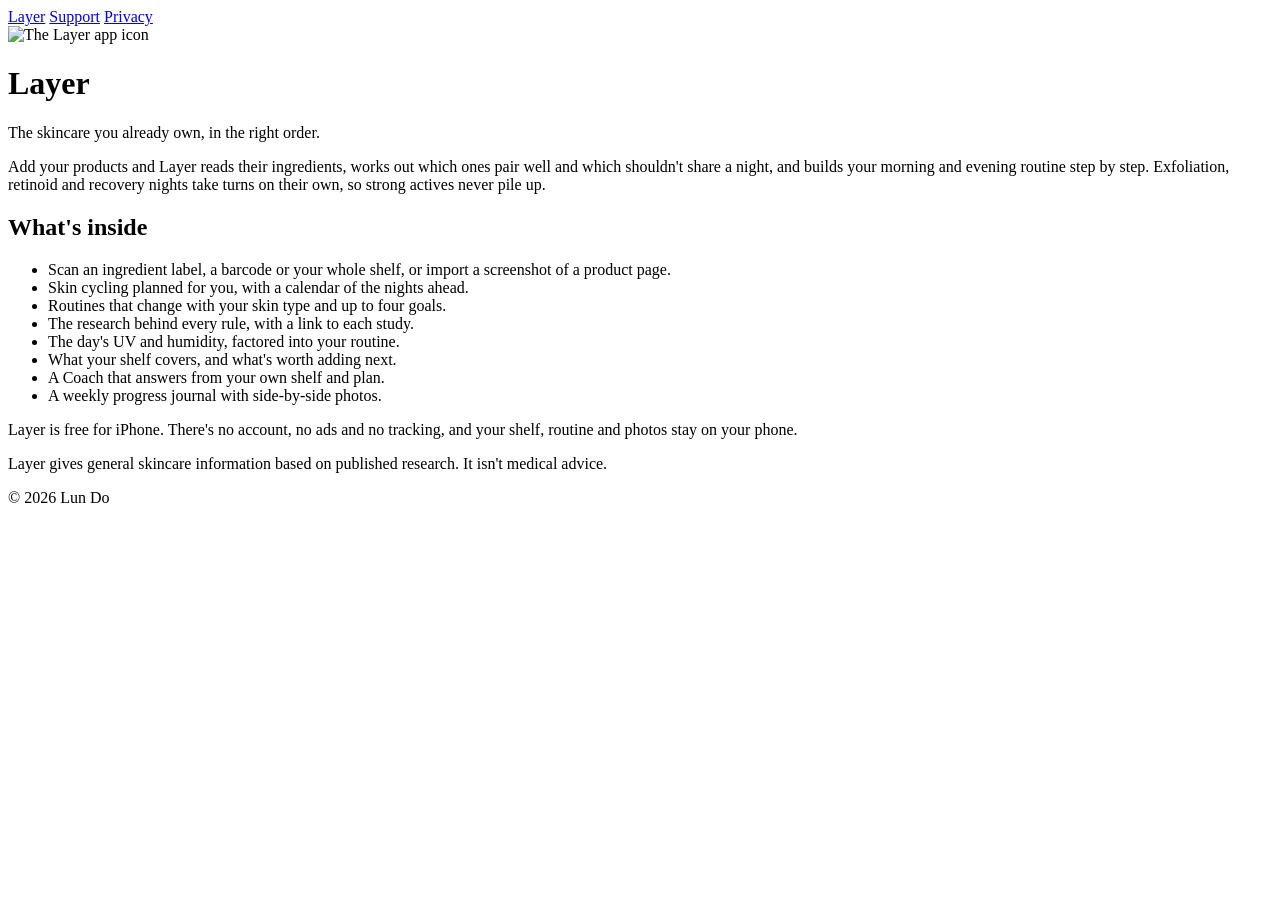
==== index.html @ 1bc98ce1 "Add index.html" ====
<!doctype html>
<html lang="en">
<head>
  <meta charset="utf-8">
  <meta name="viewport" content="width=device-width, initial-scale=1">
  <title>Layer</title>
  <meta name="description" content="Layer turns the skincare you already own into a routine that makes sense.">
  <link rel="icon" href="icon.png">
  <link rel="stylesheet" href="style.css">
</head>
<body>
  <main>
    <nav>
      <a href="./" aria-current="page">Layer</a>
      <a href="support.html">Support</a>
      <a href="privacy.html">Privacy</a>
    </nav>

    <img class="icon" src="icon.png" alt="The Layer app icon">
    <h1>Layer</h1>
    <p class="lede">The skincare you already own, in the right order.</p>

    <p>Add your products and Layer reads their ingredients, works out which ones pair well and which shouldn't share a night, and builds your morning and evening routine step by step. Exfoliation, retinoid and recovery nights take turns on their own, so strong actives never pile up.</p>

    <div class="card">
      <h2>What's inside</h2>
      <ul>
        <li>Scan an ingredient label, a barcode or your whole shelf, or import a screenshot of a product page.</li>
        <li>Skin cycling planned for you, with a calendar of the nights ahead.</li>
        <li>Routines that change with your skin type and up to four goals.</li>
        <li>The research behind every rule, with a link to each study.</li>
        <li>The day's UV and humidity, factored into your routine.</li>
        <li>What your shelf covers, and what's worth adding next.</li>
        <li>A Coach that answers from your own shelf and plan.</li>
        <li>A weekly progress journal with side-by-side photos.</li>
      </ul>
    </div>

    <p>Layer is free for iPhone. There's no account, no ads and no tracking, and your shelf, routine and photos stay on your phone.</p>

    <p class="meta">Layer gives general skincare information based on published research. It isn't medical advice.</p>

    <footer>&copy; 2026 Lun Do</footer>
  </main>
</body>
</html>
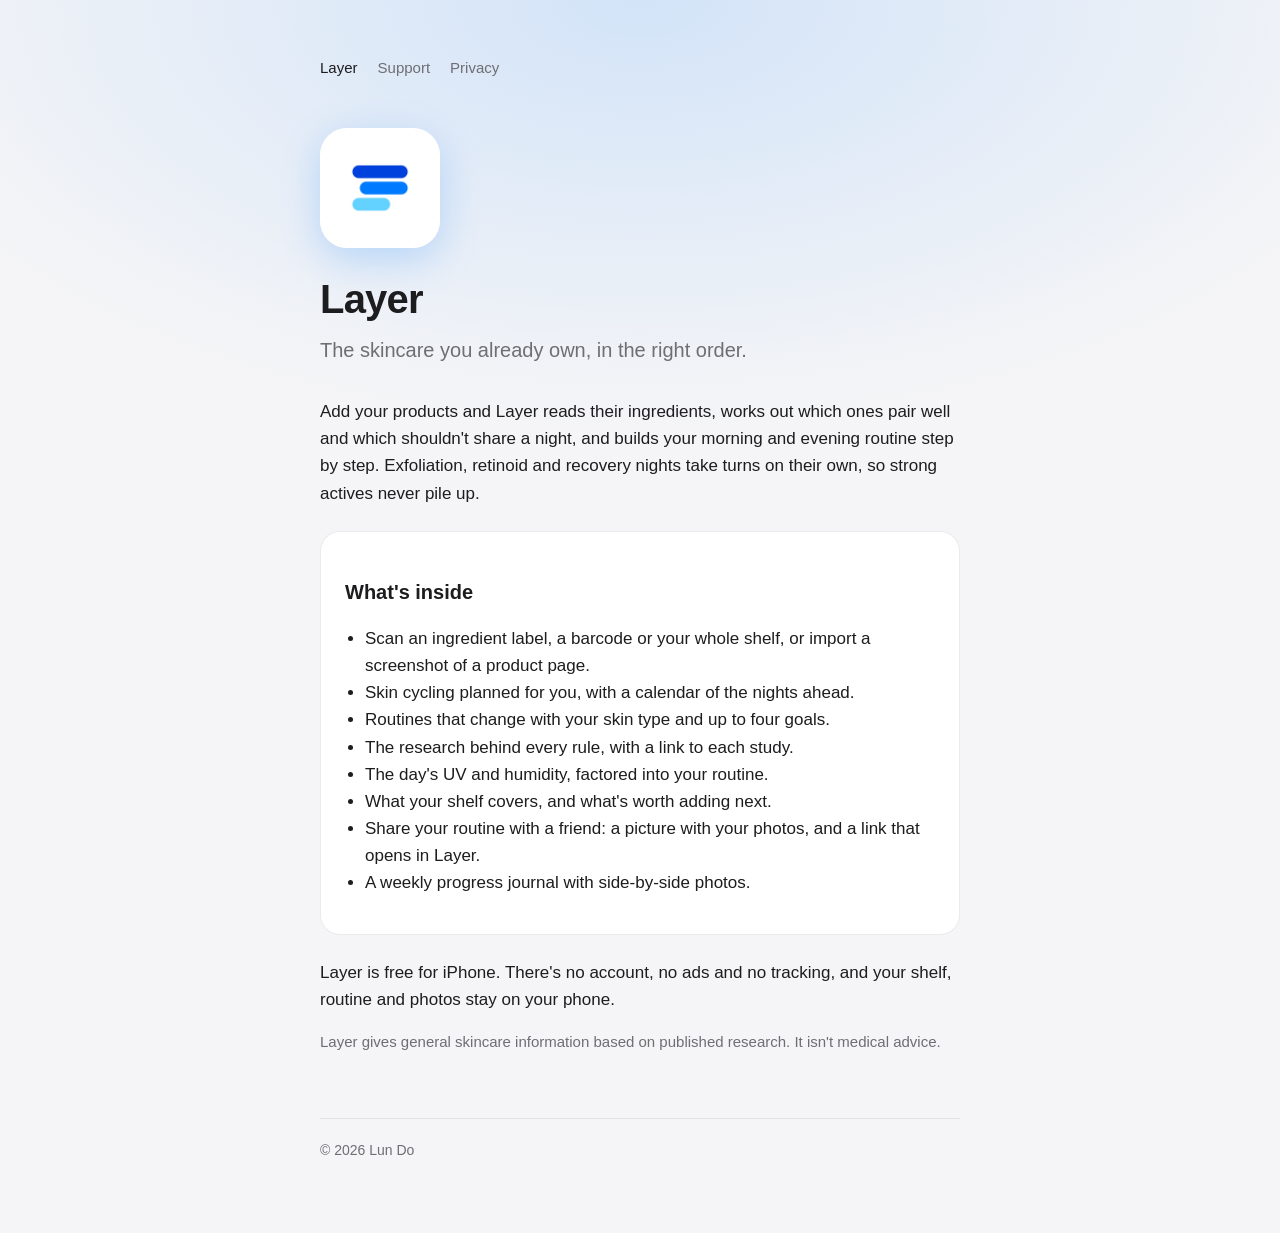
==== commit 067a5410: "Layer 1.1: sharing instead of Coach" ====
--- a/index.html
+++ b/index.html
@@ -31,7 +31,7 @@
         <li>The research behind every rule, with a link to each study.</li>
         <li>The day's UV and humidity, factored into your routine.</li>
         <li>What your shelf covers, and what's worth adding next.</li>
-        <li>A Coach that answers from your own shelf and plan.</li>
+        <li>Share your routine with a friend: a picture with your photos, and a link that opens in Layer.</li>
         <li>A weekly progress journal with side-by-side photos.</li>
       </ul>
     </div>
--- a/style.css
+++ b/style.css
@@ -0,0 +1,100 @@
+:root {
+  --canvas: #f5f5f7;
+  --card: #ffffff;
+  --hairline: rgba(0, 0, 0, 0.08);
+  --ink: #1d1d1f;
+  --muted: #6e6e73;
+  --accent: #0066cc;
+  --glow: rgba(0, 122, 255, 0.14);
+  color-scheme: light dark;
+}
+
+@media (prefers-color-scheme: dark) {
+  :root {
+    --canvas: #000000;
+    --card: #1c1c1e;
+    --hairline: rgba(255, 255, 255, 0.1);
+    --ink: #f5f5f7;
+    --muted: #98989d;
+    --accent: #2997ff;
+    --glow: rgba(10, 132, 255, 0.2);
+  }
+}
+
+* { box-sizing: border-box; }
+
+html { -webkit-text-size-adjust: 100%; }
+
+body {
+  margin: 0;
+  background: var(--canvas);
+  background-image: radial-gradient(ellipse 90% 50% at 50% 0%, var(--glow), transparent 70%);
+  background-repeat: no-repeat;
+  color: var(--ink);
+  font: 17px/1.6 -apple-system, BlinkMacSystemFont, "SF Pro Text", "Helvetica Neue", Arial, sans-serif;
+}
+
+main {
+  max-width: 680px;
+  margin: 0 auto;
+  padding: 56px 20px 72px;
+}
+
+nav {
+  display: flex;
+  gap: 20px;
+  font-size: 15px;
+  margin-bottom: 48px;
+}
+
+nav a { color: var(--muted); text-decoration: none; }
+nav a:hover, nav a[aria-current] { color: var(--ink); }
+
+a { color: var(--accent); }
+
+h1 {
+  font-size: 40px;
+  line-height: 1.15;
+  font-weight: 600;
+  letter-spacing: -0.02em;
+  margin: 0 0 12px;
+}
+
+h2 {
+  font-size: 20px;
+  font-weight: 600;
+  margin: 40px 0 8px;
+}
+
+p, li { color: var(--ink); }
+
+.lede { font-size: 20px; color: var(--muted); margin: 0 0 32px; }
+
+.meta { color: var(--muted); font-size: 15px; }
+
+.icon {
+  width: 120px;
+  height: 120px;
+  border-radius: 27px;
+  display: block;
+  margin-bottom: 28px;
+  box-shadow: 0 12px 40px rgba(0, 122, 255, 0.22);
+}
+
+.card {
+  background: var(--card);
+  border: 1px solid var(--hairline);
+  border-radius: 20px;
+  padding: 4px 24px 20px;
+  margin: 24px 0;
+}
+
+ul { padding-left: 20px; }
+
+footer {
+  margin-top: 64px;
+  padding-top: 20px;
+  border-top: 1px solid var(--hairline);
+  color: var(--muted);
+  font-size: 14px;
+}
